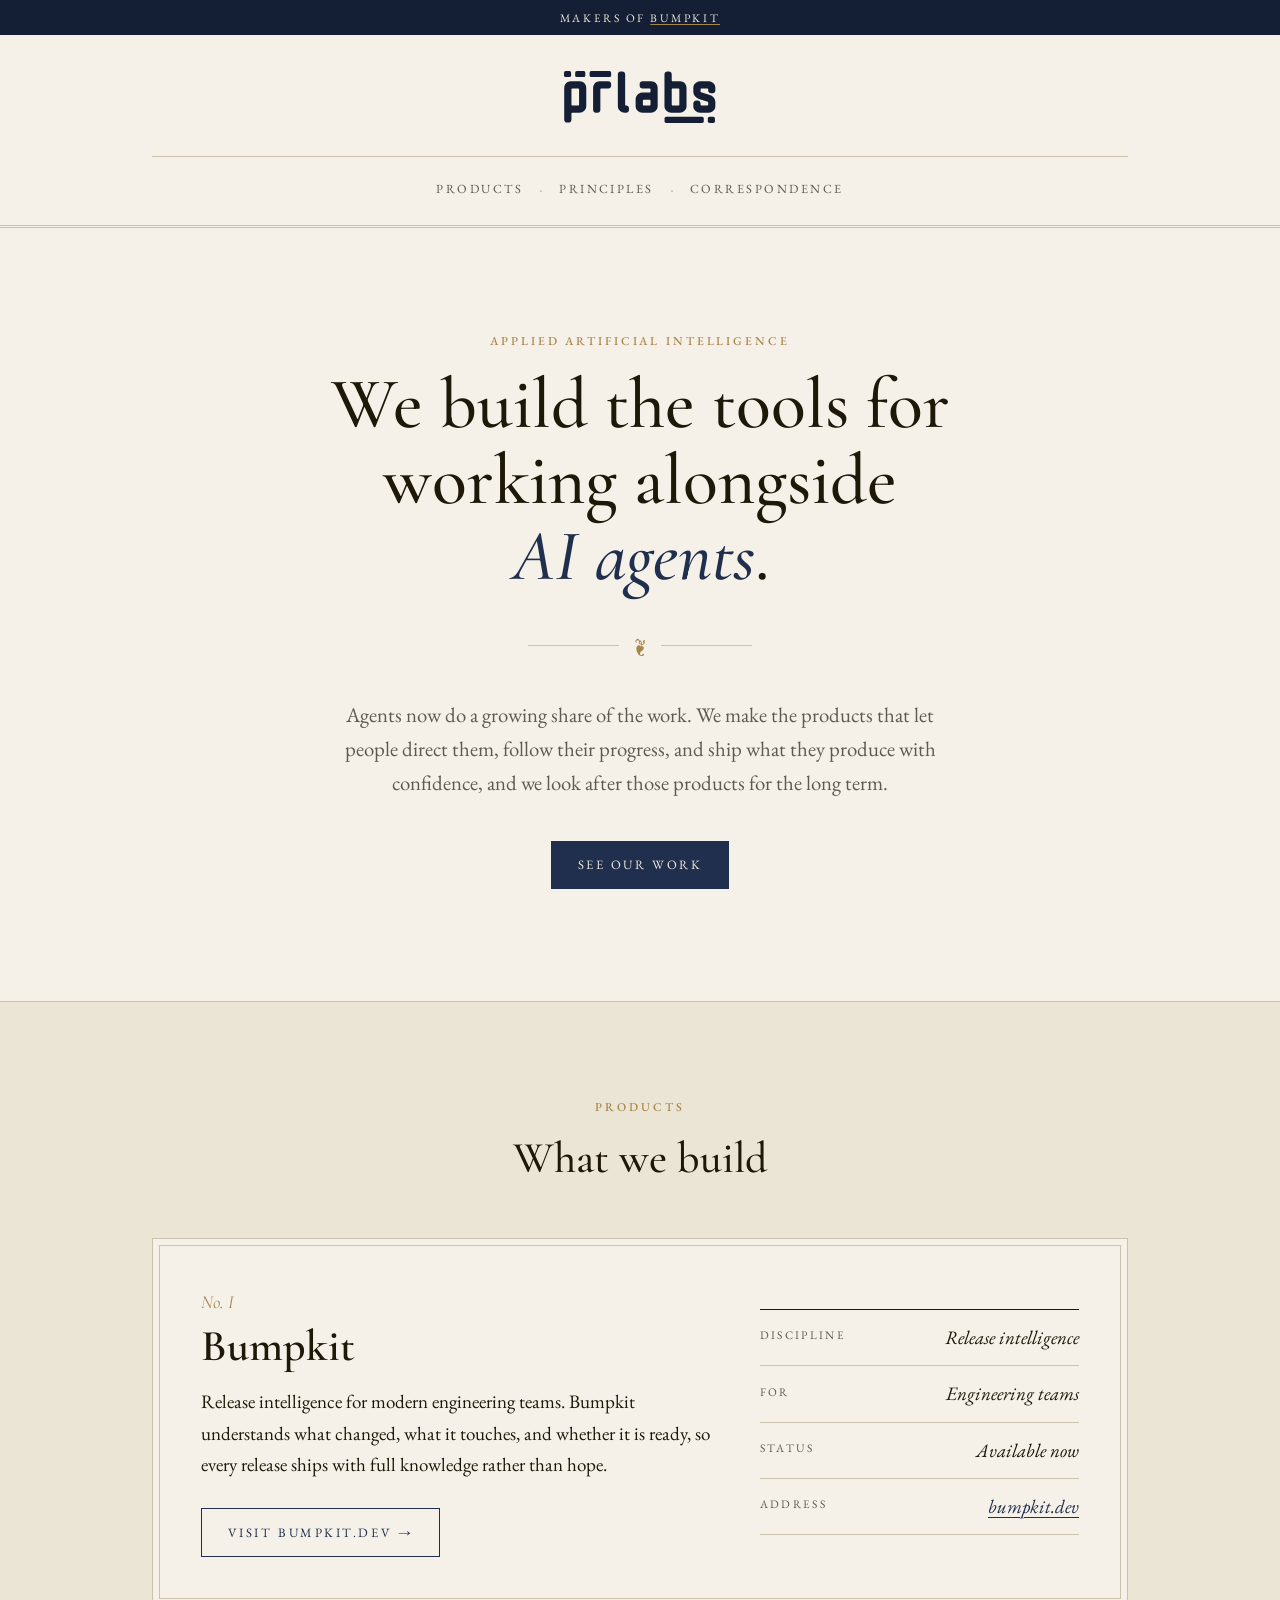
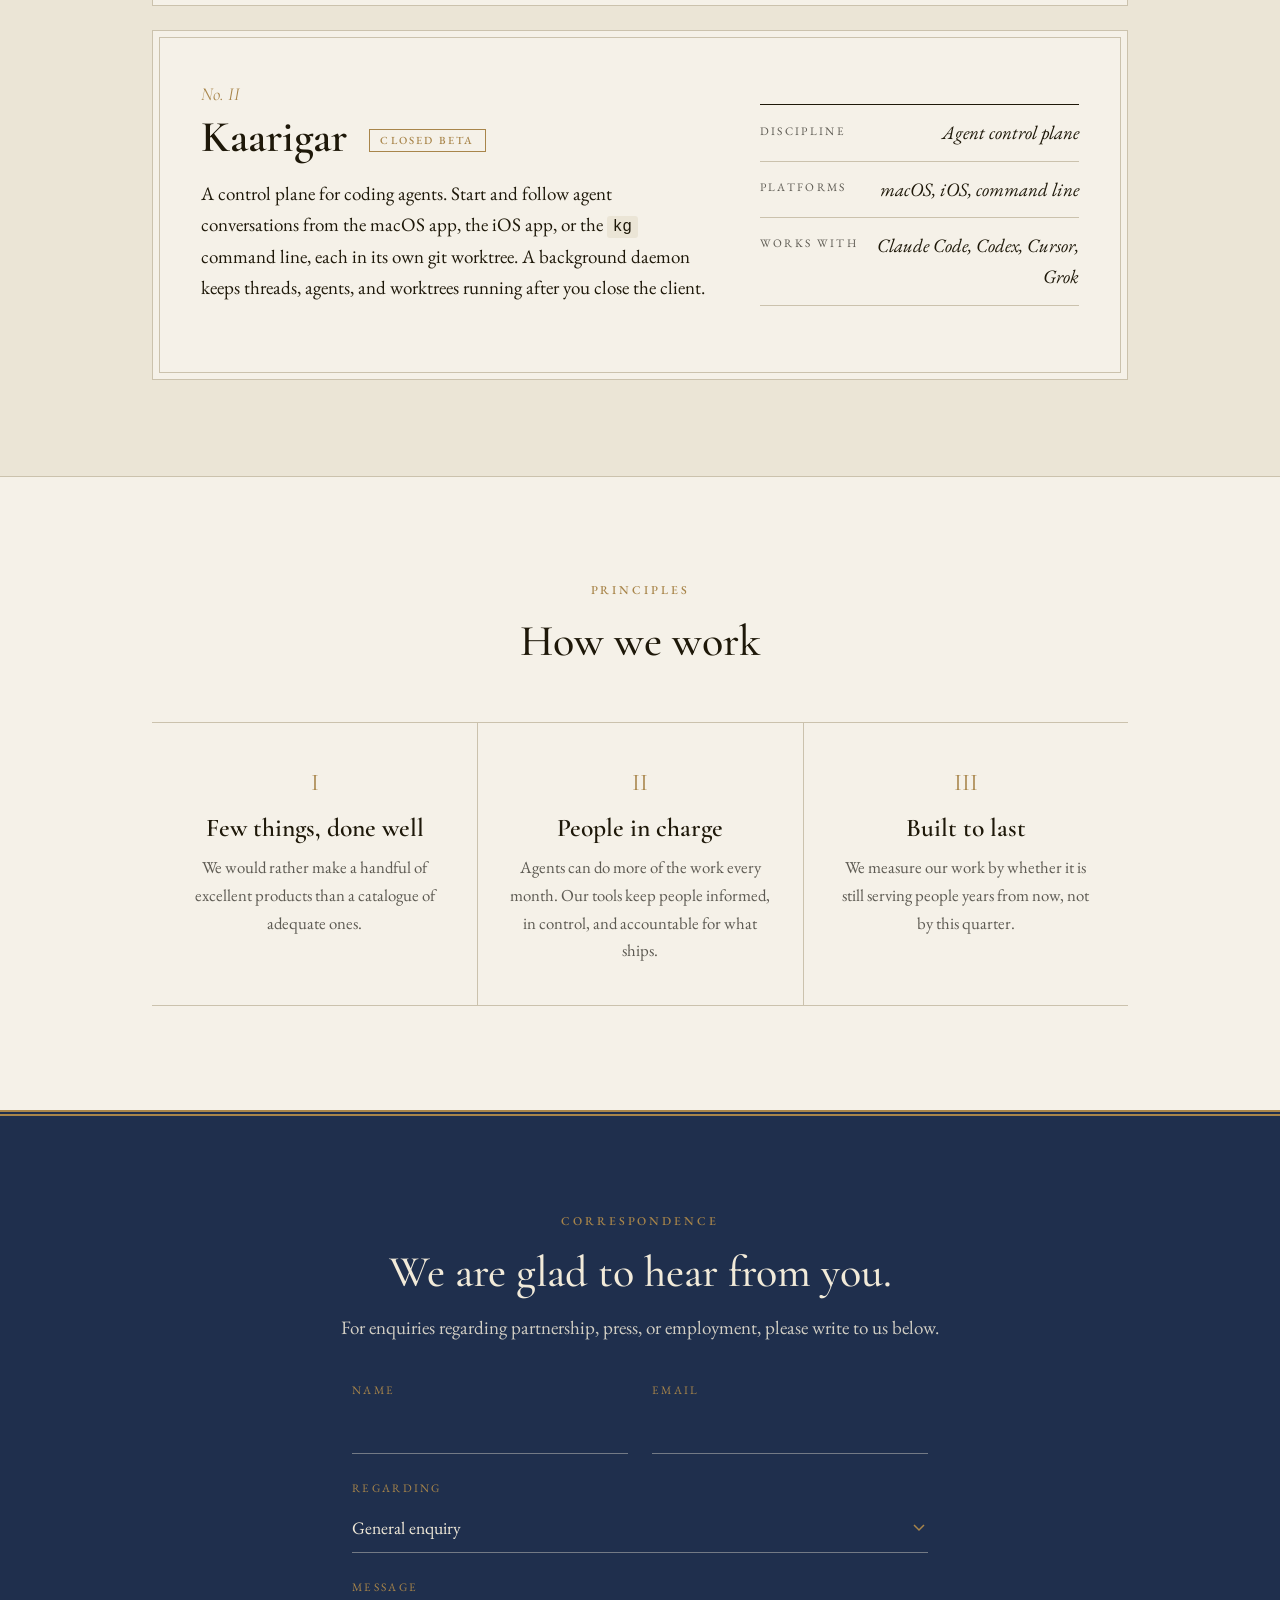
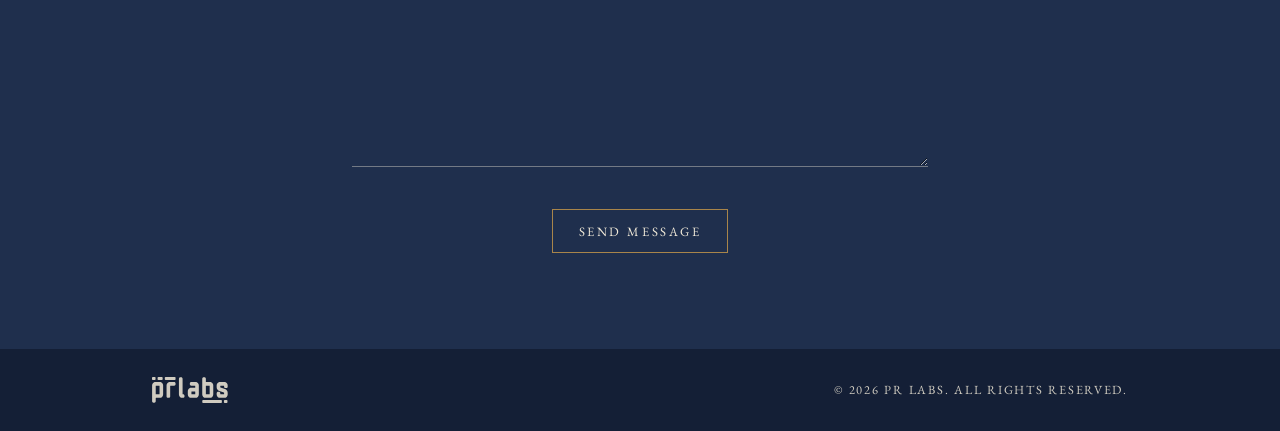
==== index.html @ f7f2d829 "Add PR Labs marketing site Static HTML/CSS site with no build step: masthead with animated logo, pro" ====
<!doctype html>
<html lang="en">
<head>
  <meta charset="utf-8">
  <meta name="viewport" content="width=device-width, initial-scale=1">
  <title>PR Labs</title>
  <meta name="description" content="PR Labs builds tools for working alongside AI agents, including Bumpkit and Kaarigar.">
  <link rel="icon" href="favicon.svg" type="image/svg+xml">
  <link rel="preconnect" href="https://fonts.googleapis.com">
  <link rel="preconnect" href="https://fonts.gstatic.com" crossorigin>
  <link href="https://fonts.googleapis.com/css2?family=Cormorant+Garamond:ital,wght@0,500;0,600;1,500&family=EB+Garamond:ital,wght@0,400;0,500;1,400&display=swap" rel="stylesheet">
  <link rel="stylesheet" href="styles.css">
</head>
<body>
  <div class="topbar">
    <div class="wrap">Makers of <a href="https://bumpkit.dev">Bumpkit</a></div>
  </div>

  <header class="masthead">
    <div class="wrap">
      <a class="logo-link" href="/">
        <svg class="logo logo--rect logo--animated" viewBox="0 0 746 256" fill="currentColor" role="img" aria-label="PR Labs" xmlns="http://www.w3.org/2000/svg"><path d="M745.225 171.9C745.225 181.3 741.925 189.3 735.325 195.9C728.925 202.3 721.125 205.5 711.925 205.5H670.225C661.025 205.5 653.125 202.3 646.525 195.9C639.925 189.3 636.625 181.3 636.625 171.9V159.6C636.625 155.8 637.925 152.6 640.525 150C643.325 147.2 646.625 145.8 650.425 145.8H658.825C662.625 145.8 665.825 147.2 668.425 150C671.025 152.6 672.325 155.8 672.325 159.6V166.2C672.325 168.8 673.725 170.1 676.525 170.1H705.625C706.625 170.1 707.525 169.7 708.325 168.9C709.325 168.1 709.825 167.2 709.825 166.2V155.1C709.825 153.5 709.025 152.4 707.425 151.8L663.925 138C655.925 135.2 649.325 130.4 644.125 123.6C639.125 116.8 636.625 109.1 636.625 100.5V83.6996C636.625 77.4996 638.125 71.8996 641.125 66.8996C644.325 61.8996 648.425 57.8996 653.425 54.8996C658.425 51.6996 664.025 50.0996 670.225 50.0996H711.925C718.125 50.0996 723.725 51.6996 728.725 54.8996C733.725 57.8996 737.725 61.8996 740.725 66.8996C743.725 71.8996 745.225 77.4996 745.225 83.6996V95.6996C745.225 99.4996 743.925 102.8 741.325 105.6C738.725 108.2 735.525 109.5 731.725 109.5H723.325C719.525 109.5 716.325 108.2 713.725 105.6C711.125 102.8 709.825 99.4996 709.825 95.6996V89.9996C709.825 88.7996 709.325 87.7996 708.325 86.9996C707.525 86.1996 706.625 85.7996 705.625 85.7996H676.525C673.725 85.7996 672.325 87.1996 672.325 89.9996V100.5C672.325 102.5 673.125 103.7 674.725 104.1L718.225 117.9C726.425 120.5 732.925 125.2 737.725 132C742.725 138.8 745.225 146.5 745.225 155.1V171.9Z" />
<path d="M603.217 171.899C603.217 181.299 599.917 189.299 593.317 195.899C586.917 202.299 579.117 205.499 569.917 205.499H528.217C519.017 205.499 511.117 202.299 504.517 195.899C497.917 189.299 494.617 181.299 494.617 171.899V16.4992C494.617 12.4992 495.917 9.19923 498.517 6.59923C501.317 3.99923 504.617 2.69922 508.417 2.69922H516.817C520.617 2.69922 523.817 3.99923 526.417 6.59923C529.017 9.19923 530.317 12.4992 530.317 16.4992V46.4992C530.317 47.4992 530.717 48.3992 531.517 49.1992C532.517 49.7992 533.517 50.0992 534.517 50.0992H569.917C576.117 50.0992 581.717 51.5992 586.717 54.5992C591.717 57.5992 595.717 61.6992 598.717 66.8992C601.717 71.8992 603.217 77.4992 603.217 83.6992V171.899ZM567.817 166.199V89.9992C567.817 87.1992 566.417 85.7992 563.617 85.7992H534.517C533.517 85.7992 532.517 86.1992 531.517 86.9992C530.717 87.7992 530.317 88.7992 530.317 89.9992V166.199C530.317 167.199 530.717 168.099 531.517 168.899C532.517 169.699 533.517 170.099 534.517 170.099H563.617C566.417 170.099 567.817 168.799 567.817 166.199Z" />
<path d="M461.209 171.9C461.209 181.3 457.909 189.3 451.309 195.9C444.909 202.3 437.109 205.5 427.909 205.5H386.209C377.009 205.5 369.109 202.3 362.509 195.9C355.909 189.3 352.609 181.3 352.609 171.9V139.2C352.609 133 354.109 127.5 357.109 122.7C360.309 117.7 364.409 113.7 369.409 110.7C374.409 107.7 380.009 106.2 386.209 106.2H421.609C422.609 106.2 423.509 105.8 424.309 105C425.309 104.2 425.809 103.2 425.809 102V89.9996C425.809 88.7996 425.309 87.7996 424.309 86.9996C423.509 86.1996 422.609 85.7996 421.609 85.7996H386.209C382.409 85.7996 379.109 84.4996 376.309 81.8996C373.709 79.2996 372.409 76.0996 372.409 72.2996V64.1996C372.409 60.1996 373.709 56.8996 376.309 54.2996C379.109 51.4996 382.409 50.0996 386.209 50.0996H427.909C434.109 50.0996 439.709 51.5996 444.709 54.5996C449.709 57.5996 453.709 61.6996 456.709 66.8996C459.709 71.8996 461.209 77.4996 461.209 83.6996V171.9ZM425.809 166.2V145.5C425.809 144.5 425.309 143.6 424.309 142.8C423.509 142 422.609 141.6 421.609 141.6H392.509C391.509 141.6 390.509 142 389.509 142.8C388.709 143.6 388.309 144.5 388.309 145.5V166.2C388.309 167.2 388.709 168.1 389.509 168.9C390.509 169.7 391.509 170.1 392.509 170.1H421.609C422.609 170.1 423.509 169.7 424.309 168.9C425.309 168.1 425.809 167.2 425.809 166.2Z" />
<path d="M319.987 191.699C319.987 195.499 318.587 198.799 315.787 201.599C313.187 204.199 309.987 205.499 306.187 205.499H298.687C289.487 205.499 281.587 202.299 274.987 195.899C268.387 189.299 265.087 181.299 265.087 171.899V16.4992C265.087 12.4992 266.387 9.19923 268.987 6.59923C271.787 3.99923 275.087 2.69922 278.887 2.69922H287.287C291.087 2.69922 294.287 3.99923 296.887 6.59923C299.687 9.19923 301.087 12.4992 301.087 16.4992V166.199C301.087 168.799 302.287 170.099 304.687 170.099H306.187C309.987 170.099 313.187 171.399 315.787 173.999C318.587 176.599 319.987 179.899 319.987 183.899V191.699Z" />
<path d="M232.108 72.2996C232.108 76.0996 230.808 79.2996 228.208 81.8996C225.608 84.4996 222.408 85.7996 218.608 85.7996H182.908C180.308 85.7996 179.008 87.1996 179.008 89.9996V191.7C179.008 195.5 177.608 198.8 174.808 201.6C172.208 204.2 169.008 205.5 165.208 205.5H156.808C153.008 205.5 149.808 204.2 147.208 201.6C144.608 198.8 143.308 195.5 143.308 191.7V83.6996C143.308 77.4996 144.808 71.8996 147.808 66.8996C150.808 61.6996 154.808 57.5996 159.808 54.5996C164.808 51.5996 170.408 50.0996 176.608 50.0996H218.608C222.408 50.0996 225.608 51.4996 228.208 54.2996C230.808 56.8996 232.108 60.1996 232.108 64.1996V72.2996Z" />
<path d="M109.6 171.9C109.6 181.3 106.3 189.3 99.7 195.9C93.3 202.3 85.5 205.5 76.3 205.5H40.9C39.9 205.5 38.9 205.9 37.9 206.7C37.1 207.5 36.7 208.4 36.7 209.4V239.7C36.7 243.5 35.4 246.7 32.8 249.3C30.2 252.1 27 253.5 23.2 253.5H14.8C11 253.5 7.7 252.1 4.9 249.3C2.3 246.7 1 243.5 1 239.7V83.6996C1 77.4996 2.5 71.8996 5.5 66.8996C8.7 61.6996 12.8 57.5996 17.8 54.5996C22.8 51.5996 28.4 50.0996 34.6 50.0996H76.3C82.5 50.0996 88.1 51.5996 93.1 54.5996C98.1 57.5996 102.1 61.6996 105.1 66.8996C108.1 71.8996 109.6 77.4996 109.6 83.6996V171.9ZM74.2 166.2V89.9996C74.2 88.7996 73.7 87.7996 72.7 86.9996C71.9 86.1996 71 85.7996 70 85.7996H40.9C39.9 85.7996 38.9 86.1996 37.9 86.9996C37.1 87.7996 36.7 88.7996 36.7 89.9996V166.2C36.7 167.2 37.1 168.1 37.9 168.9C38.9 169.7 39.9 170.1 40.9 170.1H70C71 170.1 71.9 169.7 72.7 168.9C73.7 168.1 74.2 167.2 74.2 166.2Z" />
<rect class="bar bar--top" width="35" height="30" rx="8" />
<rect class="bar bar--top" x="55" width="50" height="30" rx="8" />
<rect class="bar bar--top" x="126" width="106" height="30" rx="8" />
<rect class="bar bar--bottom" x="708" y="225.5" width="35" height="30" rx="8" />
<rect class="bar bar--bottom" x="495" y="225.5" width="193" height="30" rx="8" /></svg>
      </a>
      <nav aria-label="Primary">
        <a href="#products">Products</a>
        <span aria-hidden="true">&middot;</span>
        <a href="#principles">Principles</a>
        <span aria-hidden="true">&middot;</span>
        <a href="#contact">Correspondence</a>
      </nav>
    </div>
  </header>

  <main>
    <section class="hero">
      <div class="wrap">
        <p class="eyebrow">Applied artificial intelligence</p>
        <h1>We build the tools for working alongside <em>AI&nbsp;agents</em>.</h1>
        <div class="fleuron" aria-hidden="true"><span>&#10086;</span></div>
        <p class="lede">
          Agents now do a growing share of the work. We make the products that let people direct them,
          follow their progress, and ship what they produce with confidence, and we look after
          those products for the long term.
        </p>
        <a class="button" href="#products">See our work</a>
      </div>
    </section>

    <section id="products" class="band">
      <div class="wrap">
        <header class="section-head">
          <p class="eyebrow">Products</p>
          <h2>What we build</h2>
        </header>

        <article class="feature">
          <div class="feature-body">
            <p class="numeral">No. I</p>
            <h3><a href="https://bumpkit.dev">Bumpkit</a></h3>
            <p>
              Release intelligence for modern engineering teams. Bumpkit understands what
              changed, what it touches, and whether it is ready, so every release ships with
              full knowledge rather than hope.
            </p>
            <a class="button button--ghost" href="https://bumpkit.dev">Visit bumpkit.dev &rarr;</a>
          </div>
          <dl class="ledger">
            <div><dt>Discipline</dt><dd>Release intelligence</dd></div>
            <div><dt>For</dt><dd>Engineering teams</dd></div>
            <div><dt>Status</dt><dd>Available now</dd></div>
            <div><dt>Address</dt><dd><a href="https://bumpkit.dev">bumpkit.dev</a></dd></div>
          </dl>
        </article>

        <article class="feature">
          <div class="feature-body">
            <p class="numeral">No. II</p>
            <h3>Kaarigar <span class="tag">Closed beta</span></h3>
            <p>
              A control plane for coding agents. Start and follow agent conversations from the
              macOS app, the iOS app, or the <code>kg</code> command line, each in its own git worktree.
              A background daemon keeps threads, agents, and worktrees running after you close the
              client.
            </p>
          </div>
          <dl class="ledger">
            <div><dt>Discipline</dt><dd>Agent control plane</dd></div>
            <div><dt>Platforms</dt><dd>macOS, iOS, command line</dd></div>
            <div><dt>Works with</dt><dd>Claude Code, Codex, Cursor, Grok</dd></div>
          </dl>
        </article>
      </div>
    </section>

    <section id="principles" class="principles">
      <div class="wrap">
        <header class="section-head">
          <p class="eyebrow">Principles</p>
          <h2>How we work</h2>
        </header>
        <ol class="tenets">
          <li>
            <span class="numeral">I</span>
            <h3>Few things, done well</h3>
            <p>We would rather make a handful of excellent products than a catalogue of adequate ones.</p>
          </li>
          <li>
            <span class="numeral">II</span>
            <h3>People in charge</h3>
            <p>Agents can do more of the work every month. Our tools keep people informed, in control, and accountable for what ships.</p>
          </li>
          <li>
            <span class="numeral">III</span>
            <h3>Built to last</h3>
            <p>We measure our work by whether it is still serving people years from now, not by this quarter.</p>
          </li>
        </ol>
      </div>
    </section>

    <section id="contact" class="correspondence">
      <div class="wrap">
        <p class="eyebrow">Correspondence</p>
        <h2>We are glad to hear from you.</h2>
        <p>For enquiries regarding partnership, press, or employment, please write to us below.</p>
        <form class="contact-form" name="contact" method="POST" action="/thanks.html"
              data-netlify="true" netlify-honeypot="company-website">
          <input type="hidden" name="form-name" value="contact">
          <p class="hp" aria-hidden="true">
            <label>Leave this empty <input name="company-website" tabindex="-1" autocomplete="off"></label>
          </p>
          <div class="field-row">
            <label class="field">
              <span>Name</span>
              <input type="text" name="name" autocomplete="name" required>
            </label>
            <label class="field">
              <span>Email</span>
              <input type="email" name="email" autocomplete="email" required>
            </label>
          </div>
          <label class="field">
            <span>Regarding</span>
            <select name="topic">
              <option>General enquiry</option>
              <option>Partnership</option>
              <option>Press</option>
              <option>Employment</option>
              <option>Bumpkit</option>
              <option>Kaarigar</option>
            </select>
          </label>
          <label class="field">
            <span>Message</span>
            <textarea name="message" rows="5" required></textarea>
          </label>
          <button class="button button--light" type="submit">Send message</button>
        </form>
      </div>
    </section>
  </main>

  <footer class="colophon">
    <div class="wrap">
      <svg class="logo logo--rect logo--small" viewBox="0 0 746 256" fill="currentColor" role="img" aria-label="PR Labs" xmlns="http://www.w3.org/2000/svg"><path d="M745.225 171.9C745.225 181.3 741.925 189.3 735.325 195.9C728.925 202.3 721.125 205.5 711.925 205.5H670.225C661.025 205.5 653.125 202.3 646.525 195.9C639.925 189.3 636.625 181.3 636.625 171.9V159.6C636.625 155.8 637.925 152.6 640.525 150C643.325 147.2 646.625 145.8 650.425 145.8H658.825C662.625 145.8 665.825 147.2 668.425 150C671.025 152.6 672.325 155.8 672.325 159.6V166.2C672.325 168.8 673.725 170.1 676.525 170.1H705.625C706.625 170.1 707.525 169.7 708.325 168.9C709.325 168.1 709.825 167.2 709.825 166.2V155.1C709.825 153.5 709.025 152.4 707.425 151.8L663.925 138C655.925 135.2 649.325 130.4 644.125 123.6C639.125 116.8 636.625 109.1 636.625 100.5V83.6996C636.625 77.4996 638.125 71.8996 641.125 66.8996C644.325 61.8996 648.425 57.8996 653.425 54.8996C658.425 51.6996 664.025 50.0996 670.225 50.0996H711.925C718.125 50.0996 723.725 51.6996 728.725 54.8996C733.725 57.8996 737.725 61.8996 740.725 66.8996C743.725 71.8996 745.225 77.4996 745.225 83.6996V95.6996C745.225 99.4996 743.925 102.8 741.325 105.6C738.725 108.2 735.525 109.5 731.725 109.5H723.325C719.525 109.5 716.325 108.2 713.725 105.6C711.125 102.8 709.825 99.4996 709.825 95.6996V89.9996C709.825 88.7996 709.325 87.7996 708.325 86.9996C707.525 86.1996 706.625 85.7996 705.625 85.7996H676.525C673.725 85.7996 672.325 87.1996 672.325 89.9996V100.5C672.325 102.5 673.125 103.7 674.725 104.1L718.225 117.9C726.425 120.5 732.925 125.2 737.725 132C742.725 138.8 745.225 146.5 745.225 155.1V171.9Z" />
<path d="M603.217 171.899C603.217 181.299 599.917 189.299 593.317 195.899C586.917 202.299 579.117 205.499 569.917 205.499H528.217C519.017 205.499 511.117 202.299 504.517 195.899C497.917 189.299 494.617 181.299 494.617 171.899V16.4992C494.617 12.4992 495.917 9.19923 498.517 6.59923C501.317 3.99923 504.617 2.69922 508.417 2.69922H516.817C520.617 2.69922 523.817 3.99923 526.417 6.59923C529.017 9.19923 530.317 12.4992 530.317 16.4992V46.4992C530.317 47.4992 530.717 48.3992 531.517 49.1992C532.517 49.7992 533.517 50.0992 534.517 50.0992H569.917C576.117 50.0992 581.717 51.5992 586.717 54.5992C591.717 57.5992 595.717 61.6992 598.717 66.8992C601.717 71.8992 603.217 77.4992 603.217 83.6992V171.899ZM567.817 166.199V89.9992C567.817 87.1992 566.417 85.7992 563.617 85.7992H534.517C533.517 85.7992 532.517 86.1992 531.517 86.9992C530.717 87.7992 530.317 88.7992 530.317 89.9992V166.199C530.317 167.199 530.717 168.099 531.517 168.899C532.517 169.699 533.517 170.099 534.517 170.099H563.617C566.417 170.099 567.817 168.799 567.817 166.199Z" />
<path d="M461.209 171.9C461.209 181.3 457.909 189.3 451.309 195.9C444.909 202.3 437.109 205.5 427.909 205.5H386.209C377.009 205.5 369.109 202.3 362.509 195.9C355.909 189.3 352.609 181.3 352.609 171.9V139.2C352.609 133 354.109 127.5 357.109 122.7C360.309 117.7 364.409 113.7 369.409 110.7C374.409 107.7 380.009 106.2 386.209 106.2H421.609C422.609 106.2 423.509 105.8 424.309 105C425.309 104.2 425.809 103.2 425.809 102V89.9996C425.809 88.7996 425.309 87.7996 424.309 86.9996C423.509 86.1996 422.609 85.7996 421.609 85.7996H386.209C382.409 85.7996 379.109 84.4996 376.309 81.8996C373.709 79.2996 372.409 76.0996 372.409 72.2996V64.1996C372.409 60.1996 373.709 56.8996 376.309 54.2996C379.109 51.4996 382.409 50.0996 386.209 50.0996H427.909C434.109 50.0996 439.709 51.5996 444.709 54.5996C449.709 57.5996 453.709 61.6996 456.709 66.8996C459.709 71.8996 461.209 77.4996 461.209 83.6996V171.9ZM425.809 166.2V145.5C425.809 144.5 425.309 143.6 424.309 142.8C423.509 142 422.609 141.6 421.609 141.6H392.509C391.509 141.6 390.509 142 389.509 142.8C388.709 143.6 388.309 144.5 388.309 145.5V166.2C388.309 167.2 388.709 168.1 389.509 168.9C390.509 169.7 391.509 170.1 392.509 170.1H421.609C422.609 170.1 423.509 169.7 424.309 168.9C425.309 168.1 425.809 167.2 425.809 166.2Z" />
<path d="M319.987 191.699C319.987 195.499 318.587 198.799 315.787 201.599C313.187 204.199 309.987 205.499 306.187 205.499H298.687C289.487 205.499 281.587 202.299 274.987 195.899C268.387 189.299 265.087 181.299 265.087 171.899V16.4992C265.087 12.4992 266.387 9.19923 268.987 6.59923C271.787 3.99923 275.087 2.69922 278.887 2.69922H287.287C291.087 2.69922 294.287 3.99923 296.887 6.59923C299.687 9.19923 301.087 12.4992 301.087 16.4992V166.199C301.087 168.799 302.287 170.099 304.687 170.099H306.187C309.987 170.099 313.187 171.399 315.787 173.999C318.587 176.599 319.987 179.899 319.987 183.899V191.699Z" />
<path d="M232.108 72.2996C232.108 76.0996 230.808 79.2996 228.208 81.8996C225.608 84.4996 222.408 85.7996 218.608 85.7996H182.908C180.308 85.7996 179.008 87.1996 179.008 89.9996V191.7C179.008 195.5 177.608 198.8 174.808 201.6C172.208 204.2 169.008 205.5 165.208 205.5H156.808C153.008 205.5 149.808 204.2 147.208 201.6C144.608 198.8 143.308 195.5 143.308 191.7V83.6996C143.308 77.4996 144.808 71.8996 147.808 66.8996C150.808 61.6996 154.808 57.5996 159.808 54.5996C164.808 51.5996 170.408 50.0996 176.608 50.0996H218.608C222.408 50.0996 225.608 51.4996 228.208 54.2996C230.808 56.8996 232.108 60.1996 232.108 64.1996V72.2996Z" />
<path d="M109.6 171.9C109.6 181.3 106.3 189.3 99.7 195.9C93.3 202.3 85.5 205.5 76.3 205.5H40.9C39.9 205.5 38.9 205.9 37.9 206.7C37.1 207.5 36.7 208.4 36.7 209.4V239.7C36.7 243.5 35.4 246.7 32.8 249.3C30.2 252.1 27 253.5 23.2 253.5H14.8C11 253.5 7.7 252.1 4.9 249.3C2.3 246.7 1 243.5 1 239.7V83.6996C1 77.4996 2.5 71.8996 5.5 66.8996C8.7 61.6996 12.8 57.5996 17.8 54.5996C22.8 51.5996 28.4 50.0996 34.6 50.0996H76.3C82.5 50.0996 88.1 51.5996 93.1 54.5996C98.1 57.5996 102.1 61.6996 105.1 66.8996C108.1 71.8996 109.6 77.4996 109.6 83.6996V171.9ZM74.2 166.2V89.9996C74.2 88.7996 73.7 87.7996 72.7 86.9996C71.9 86.1996 71 85.7996 70 85.7996H40.9C39.9 85.7996 38.9 86.1996 37.9 86.9996C37.1 87.7996 36.7 88.7996 36.7 89.9996V166.2C36.7 167.2 37.1 168.1 37.9 168.9C38.9 169.7 39.9 170.1 40.9 170.1H70C71 170.1 71.9 169.7 72.7 168.9C73.7 168.1 74.2 167.2 74.2 166.2Z" />
<rect width="35" height="30" rx="8" />
<rect x="55" width="50" height="30" rx="8" />
<rect x="126" width="106" height="30" rx="8" />
<rect x="708" y="225.5" width="35" height="30" rx="8" />
<rect x="495" y="225.5" width="193" height="30" rx="8" /></svg>
      <span>&copy; 2026 PR Labs. All rights reserved.</span>
    </div>
  </footer>
</body>
</html>
---- styles.css ----
/* PR Labs — restrained, typographic, no frameworks. */

:root {
  --paper: #f5f1e8;
  --paper-deep: #ebe5d6;
  --ink: #1e1809;      /* logo ink */
  --muted: #5d5a52;
  --rule: #cbc2ad;
  --accent: #1f2f4d;      /* navy */
  --accent-deep: #141f36; /* deep navy */
  --gold: #a8854a;        /* brass detail */
  --cream: #f1ead9;
  --measure: 38rem;
  --display: "Cormorant Garamond", Georgia, serif;
  --text: "EB Garamond", Georgia, "Times New Roman", serif;
}

*, *::before, *::after { box-sizing: border-box; }
html { -webkit-text-size-adjust: 100%; scroll-behavior: smooth; }

body {
  margin: 0;
  background: var(--paper);
  color: var(--ink);
  font-family: var(--text);
  font-size: 1.1875rem;
  line-height: 1.65;
  text-rendering: optimizeLegibility;
}

a { color: var(--accent); text-decoration-thickness: 1px; text-underline-offset: 0.2em; }
a:hover { color: var(--ink); }
a:focus-visible, .button:focus-visible { outline: 1px solid var(--gold); outline-offset: 3px; }

.wrap { max-width: 64rem; margin: 0 auto; padding: 0 1.5rem; }

h1, h2, h3 { font-family: var(--display); font-weight: 500; margin: 0; line-height: 1.1; }
h2 { font-size: clamp(2rem, 4.5vw, 2.75rem); }
em { font-style: italic; color: var(--accent); }
h1 em { white-space: nowrap; }

.eyebrow {
  font-size: 0.75rem; font-weight: 500; letter-spacing: 0.24em;
  text-transform: uppercase; color: var(--gold); margin: 0 0 1rem;
}

/* Top bar */
.topbar { background: var(--accent-deep); color: var(--cream); }
.topbar .wrap {
  text-align: center; padding-top: 0.5rem; padding-bottom: 0.5rem;
  font-size: 0.72rem; letter-spacing: 0.22em; text-transform: uppercase;
}
.topbar a { color: var(--cream); text-decoration-color: var(--gold); }

/* Masthead: centered logo between double rules */
.masthead {
  border-bottom: 3px double var(--rule);
  padding: 2.25rem 0 1.25rem;
  text-align: center;
}
.logo-link { display: inline-block; color: var(--accent-deep); }
.logo-link:hover { color: var(--accent); }
/* Logo SVG is inlined in the HTML with fill="currentColor", so it takes any text colour. */
.logo { display: block; width: auto; }
.logo--rect { height: 52px; }
.logo--small { height: 26px; color: var(--cream); }

/* Header logo: bars draw in on load, then drift inward on hover. */
.logo--animated .bar {
  transform-box: fill-box;
  animation: bar-in 0.8s cubic-bezier(0.2, 0.7, 0.2, 1) backwards;
  transition: transform 0.45s cubic-bezier(0.2, 0.7, 0.2, 1);
}
.logo--animated .bar--top { transform-origin: left center; }
.logo--animated .bar--bottom { transform-origin: right center; }
.logo--animated .bar--top:nth-of-type(1) { animation-delay: 0.15s; }
.logo--animated .bar--top:nth-of-type(2) { animation-delay: 0.25s; }
.logo--animated .bar--top:nth-of-type(3) { animation-delay: 0.35s; }
.logo--animated .bar--bottom:nth-of-type(5) { animation-delay: 0.45s; }
.logo--animated .bar--bottom:nth-of-type(4) { animation-delay: 0.55s; }
.logo-link:hover .bar--top { transform: translateX(28px); }
.logo-link:hover .bar--bottom { transform: translateX(-28px); }
@keyframes bar-in {
  from { transform: scaleX(0); opacity: 0; }
  to   { transform: scaleX(1); opacity: 1; }
}
.masthead nav {
  display: flex; justify-content: center; align-items: center; gap: 1rem;
  margin-top: 1.5rem; padding-top: 1rem; border-top: 1px solid var(--rule);
  color: var(--rule);
}
.masthead nav a {
  font-size: 0.78rem; letter-spacing: 0.2em; text-transform: uppercase;
  color: var(--muted); text-decoration: none;
}
.masthead nav a:hover { color: var(--accent); }

/* Buttons */
.button {
  display: inline-block; padding: 0.8rem 1.6rem;
  font-family: var(--text); font-size: 0.8rem; letter-spacing: 0.2em; text-transform: uppercase;
  text-decoration: none; color: var(--cream); background: var(--accent);
  border: 1px solid var(--accent); transition: background 0.2s, color 0.2s;
}
.button:hover { background: var(--accent-deep); color: var(--cream); }
.button--ghost { background: transparent; color: var(--accent); }
.button--ghost:hover { background: var(--accent); color: var(--cream); }
.button--light {
  background: transparent; color: var(--cream); border-color: var(--gold);
  text-transform: none; letter-spacing: 0.06em; font-size: 1.05rem; font-style: italic;
}
.button--light:hover { background: var(--cream); color: var(--accent-deep); }

/* Hero */
.hero { text-align: center; padding: 6.5rem 0 7rem; }
.hero h1 {
  font-size: clamp(2.6rem, 6.5vw, 4.5rem); line-height: 1.05;
  max-width: 20ch; margin: 0 auto;
}
.fleuron {
  display: flex; align-items: center; justify-content: center; gap: 1rem;
  margin: 2.25rem auto; max-width: 14rem; color: var(--gold);
}
.fleuron::before, .fleuron::after { content: ""; flex: 1; border-top: 1px solid var(--rule); }
.lede { font-size: 1.3rem; color: var(--muted); max-width: var(--measure); margin: 0 auto 2.5rem; }

/* Section heads */
.section-head { text-align: center; margin-bottom: 3.5rem; }

/* Products */
.band {
  background: var(--paper-deep);
  border-top: 1px solid var(--rule); border-bottom: 1px solid var(--rule);
  padding: 6rem 0;
}
.feature {
  display: grid; grid-template-columns: 1.6fr 1fr; gap: 3rem;
  background: var(--paper);
  border: 1px solid var(--rule); outline: 1px solid var(--rule); outline-offset: -8px;
  padding: 3rem;
}
.feature + .feature { margin-top: 1.5rem; }
.numeral {
  font-family: var(--display); font-style: italic; font-size: 1.15rem;
  color: var(--gold); margin: 0 0 0.25rem;
}
.feature h3 { font-size: 2.75rem; font-weight: 600; margin-bottom: 1rem; }
.feature h3 a { color: var(--ink); text-decoration: none; }
.tag {
  display: inline-block; vertical-align: middle; margin-left: 0.75rem;
  padding: 0.3rem 0.65rem; border: 1px solid var(--gold); color: var(--gold);
  font-family: var(--text); font-size: 0.68rem; font-weight: 500; font-style: normal;
  letter-spacing: 0.2em; text-transform: uppercase; line-height: 1; position: relative; top: -0.2em;
}
.feature h3 a:hover { color: var(--accent); }
.feature-body p:not(.numeral) { margin: 0 0 1.75rem; max-width: var(--measure); }

.ledger { margin: 0; align-self: center; border-top: 1px solid var(--ink); }
.ledger div {
  display: flex; justify-content: space-between; gap: 1rem;
  padding: 0.75rem 0; border-bottom: 1px solid var(--rule);
}
.ledger dt {
  font-size: 0.72rem; letter-spacing: 0.2em; text-transform: uppercase; color: var(--muted);
  padding-top: 0.2rem; white-space: nowrap;
}
.ledger dd { margin: 0; text-align: right; font-style: italic; }
code { font-family: ui-monospace, "SF Mono", Menlo, monospace; font-size: 0.85em; background: var(--paper-deep); padding: 0.1em 0.35em; border-radius: 3px; }


/* Principles */
.principles { padding: 6.5rem 0; }
.tenets {
  list-style: none; margin: 0; padding: 0;
  display: grid; grid-template-columns: repeat(3, 1fr);
  border-top: 1px solid var(--rule); border-bottom: 1px solid var(--rule);
}
.tenets li { padding: 2.5rem 2rem; text-align: center; }
.tenets li + li { border-left: 1px solid var(--rule); }
.tenets .numeral {
  display: block; font-style: normal; font-size: 1.5rem; margin-bottom: 0.75rem;
}
.tenets h3 { font-size: 1.6rem; font-weight: 600; margin-bottom: 0.75rem; }
.tenets p { margin: 0; color: var(--muted); font-size: 1.05rem; }

/* Correspondence */
.correspondence {
  background: var(--accent); color: var(--cream);
  text-align: center; padding: 6rem 0;
  border-top: 6px double var(--gold);
}
.correspondence h2 { margin-bottom: 1rem; }
.correspondence p:not(.eyebrow) { margin: 0 auto 2.25rem; max-width: var(--measure); opacity: 0.85; }

/* Contact form */
.contact-form { max-width: 36rem; margin: 0 auto; text-align: left; }
.contact-form .hp { position: absolute; left: -9999px; }
.field-row { display: grid; grid-template-columns: 1fr 1fr; gap: 0 1.5rem; }
.field { display: block; margin-bottom: 1.5rem; }
.field span {
  display: block; margin-bottom: 0.4rem;
  font-size: 0.72rem; letter-spacing: 0.2em; text-transform: uppercase; color: var(--gold);
}
.field input, .field select, .field textarea {
  width: 100%; padding: 0.6rem 0; border: 0; border-bottom: 1px solid rgba(241, 234, 217, 0.4);
  border-radius: 0; background: transparent; color: var(--cream);
  font: inherit; font-size: 1.1rem;
}
.field select {
  appearance: none; cursor: pointer; padding-right: 1.5rem;
  background: url("data:image/svg+xml,%3Csvg xmlns=%27http://www.w3.org/2000/svg%27 viewBox=%270 0 12 8%27%3E%3Cpath d=%27M1 1l5 5 5-5%27 fill=%27none%27 stroke=%27%23a8854a%27 stroke-width=%271.5%27/%3E%3C/svg%3E") no-repeat right 0.2rem center / 12px 8px;
}
.field select option { color: var(--ink); }
.field textarea { resize: vertical; min-height: 7rem; }
.field input:focus, .field select:focus, .field textarea:focus { outline: none; border-bottom-color: var(--gold); }
.contact-form .button {
  display: block; margin: 2rem auto 0; cursor: pointer;
  font-style: normal; text-transform: uppercase; letter-spacing: 0.2em; font-size: 0.8rem;
}

/* Footer */
.colophon { background: var(--accent-deep); color: var(--cream); }
.colophon .wrap {
  display: flex; justify-content: space-between; align-items: center; flex-wrap: wrap; gap: 0.75rem;
  padding-top: 1.75rem; padding-bottom: 1.75rem;
  font-size: 0.78rem; letter-spacing: 0.14em; text-transform: uppercase; opacity: 0.85;
}

/* Small screens */
@media (max-width: 48rem) {
  .feature { grid-template-columns: 1fr; gap: 2rem; padding: 2rem 1.75rem; }
  .feature h3 { font-size: 2.25rem; }
  .tenets { grid-template-columns: 1fr; }
  .field-row { grid-template-columns: 1fr; }
  .tenets li + li { border-left: 0; border-top: 1px solid var(--rule); }
}
@media (max-width: 34rem) {
  .logo--rect { height: 42px; }
  .logo--small { height: 24px; }
  .masthead nav { gap: 0.6rem; }
  .masthead nav a { font-size: 0.7rem; letter-spacing: 0.12em; }
  .hero { padding: 4rem 0 4.5rem; }
  .band, .principles, .correspondence { padding: 4rem 0; }
  .colophon .wrap { justify-content: center; text-align: center; }
}

@media (prefers-reduced-motion: reduce) {
  html { scroll-behavior: auto; }
  .button { transition: none; }
  .logo--animated .bar { animation: none; transition: none; }
  .logo-link:hover .bar { transform: none; }
}
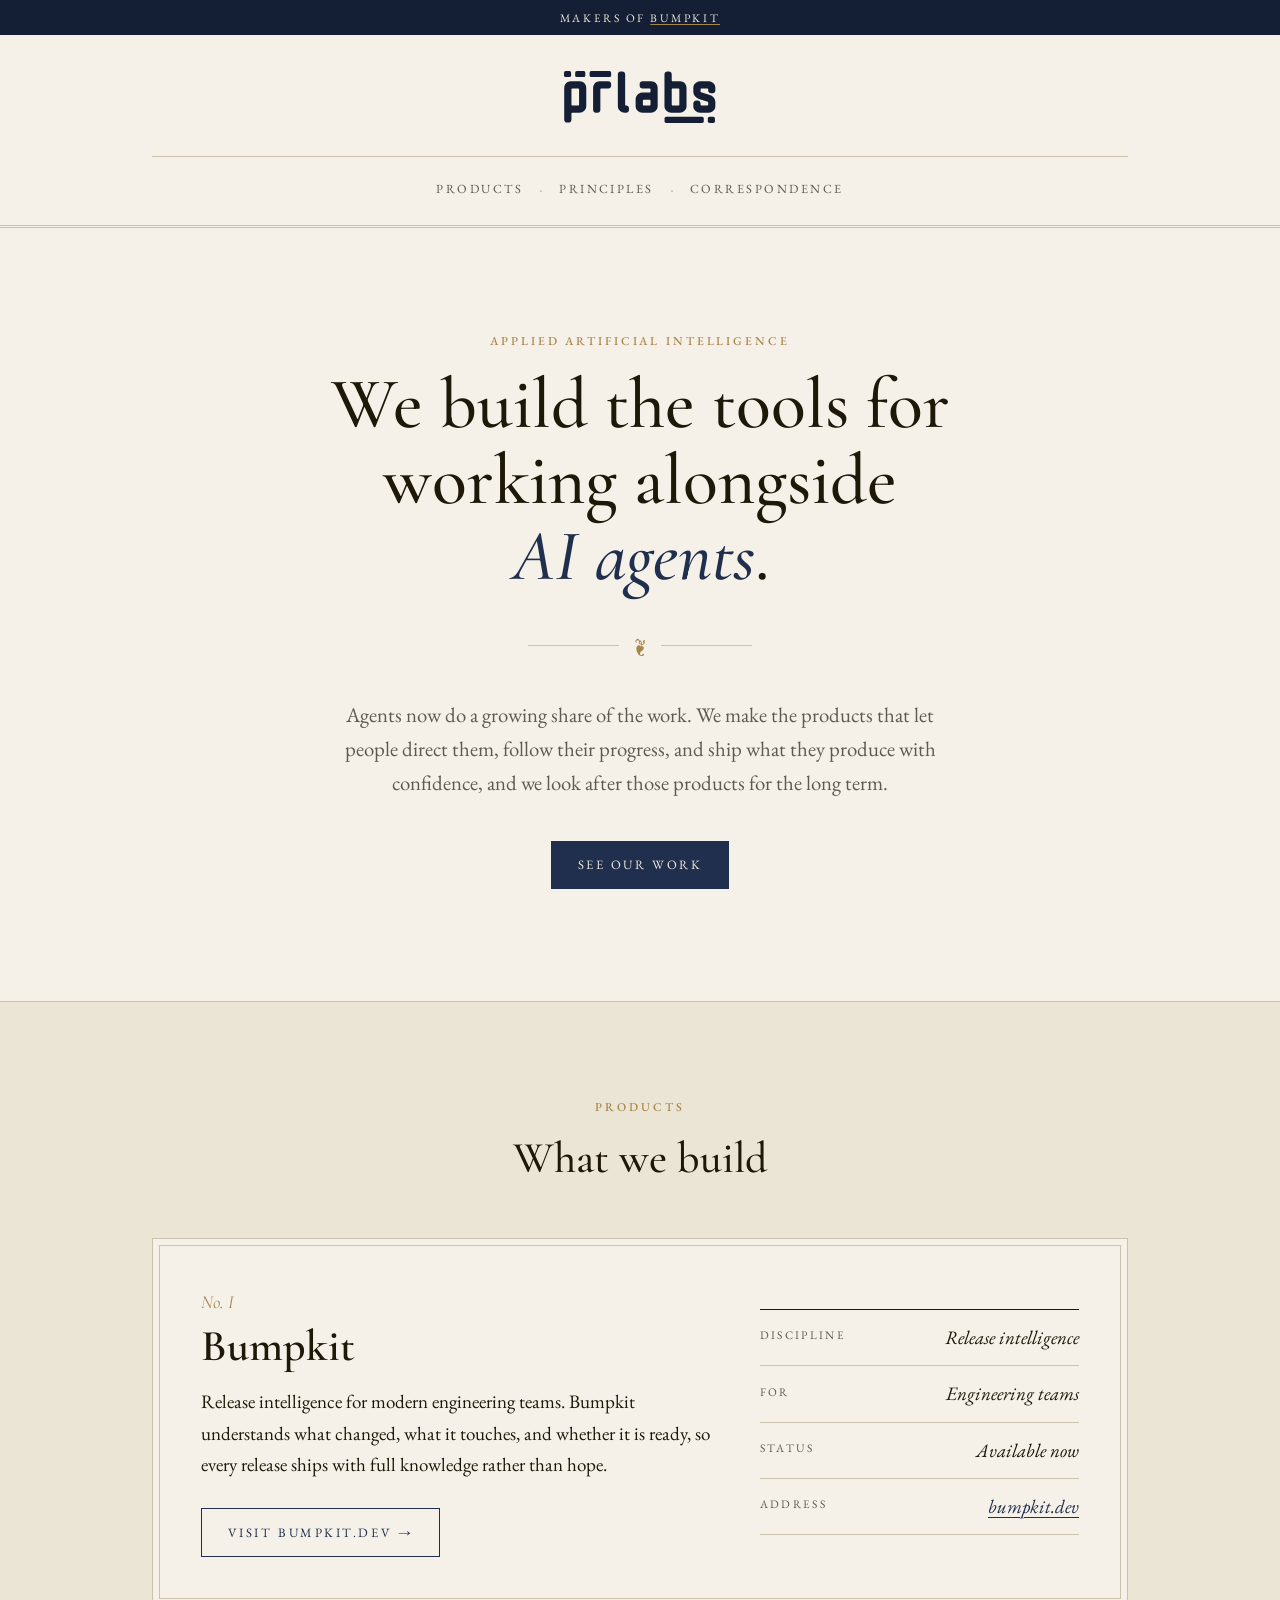
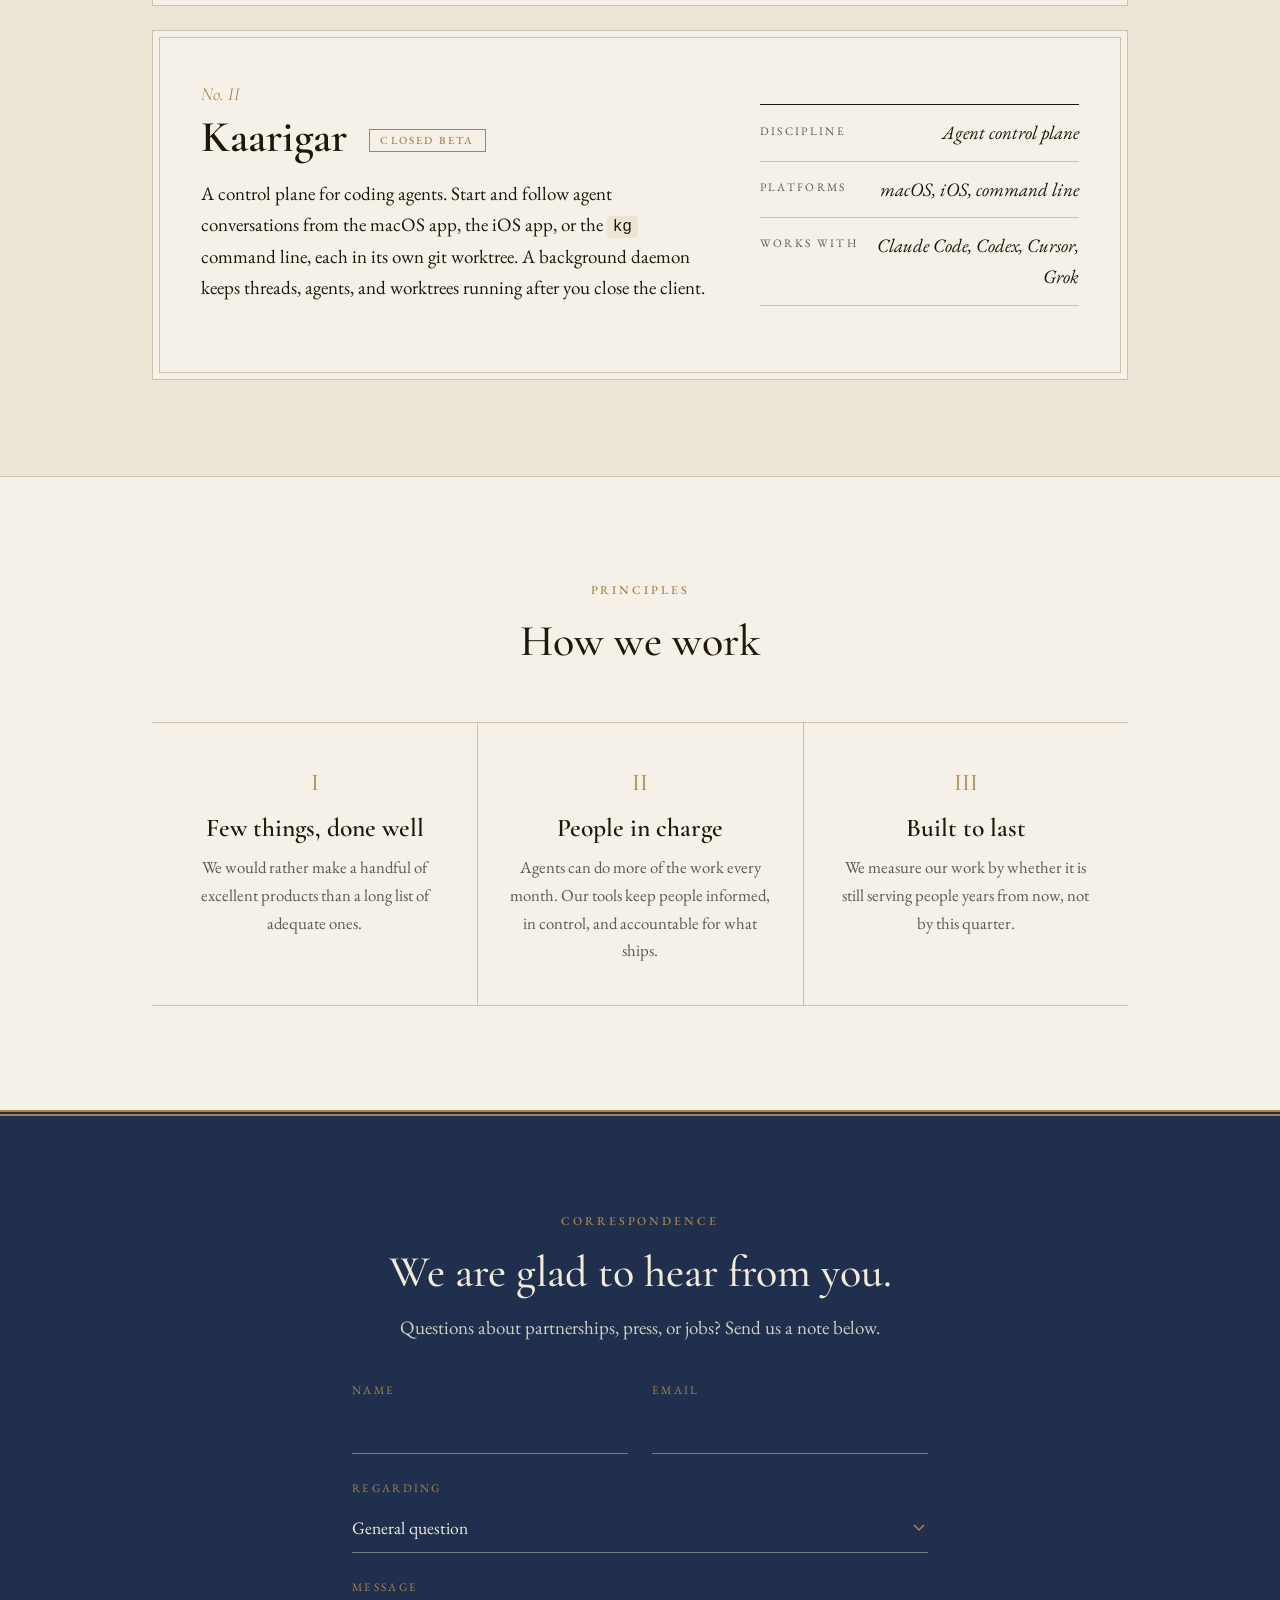
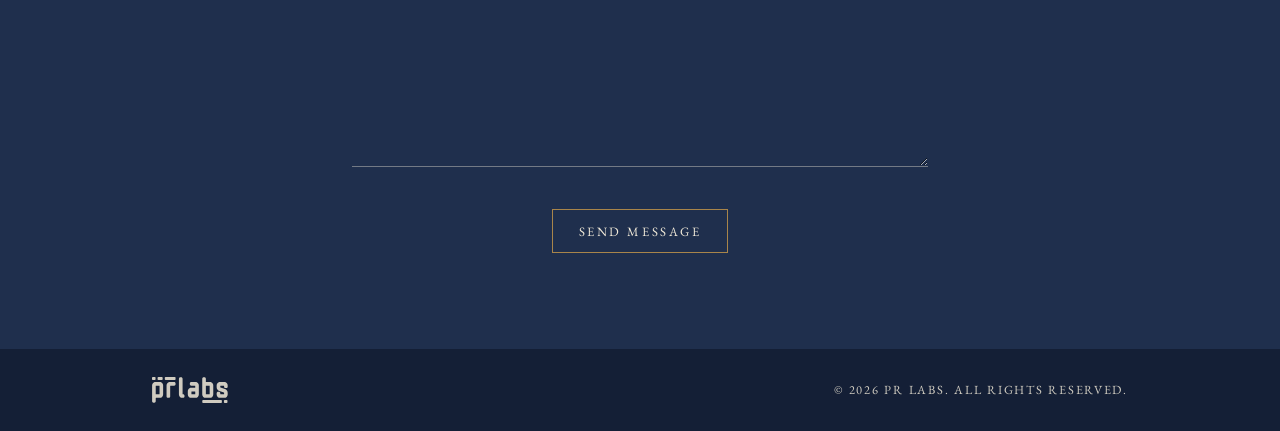
==== commit 630e9ce5: "Use American English in site copy Co-Authored-By: Claude Opus 5.5 <noreply@anthropic.com>" ====
--- a/index.html
+++ b/index.html
@@ -112,7 +112,7 @@
           <li>
             <span class="numeral">I</span>
             <h3>Few things, done well</h3>
-            <p>We would rather make a handful of excellent products than a catalogue of adequate ones.</p>
+            <p>We would rather make a handful of excellent products than a long list of adequate ones.</p>
           </li>
           <li>
             <span class="numeral">II</span>
@@ -132,7 +132,7 @@
       <div class="wrap">
         <p class="eyebrow">Correspondence</p>
         <h2>We are glad to hear from you.</h2>
-        <p>For enquiries regarding partnership, press, or employment, please write to us below.</p>
+        <p>Questions about partnerships, press, or jobs? Send us a note below.</p>
         <form class="contact-form" name="contact" method="POST" action="/thanks.html"
               data-netlify="true" netlify-honeypot="company-website">
           <input type="hidden" name="form-name" value="contact">
@@ -152,7 +152,7 @@
           <label class="field">
             <span>Regarding</span>
             <select name="topic">
-              <option>General enquiry</option>
+              <option>General question</option>
               <option>Partnership</option>
               <option>Press</option>
               <option>Employment</option>
